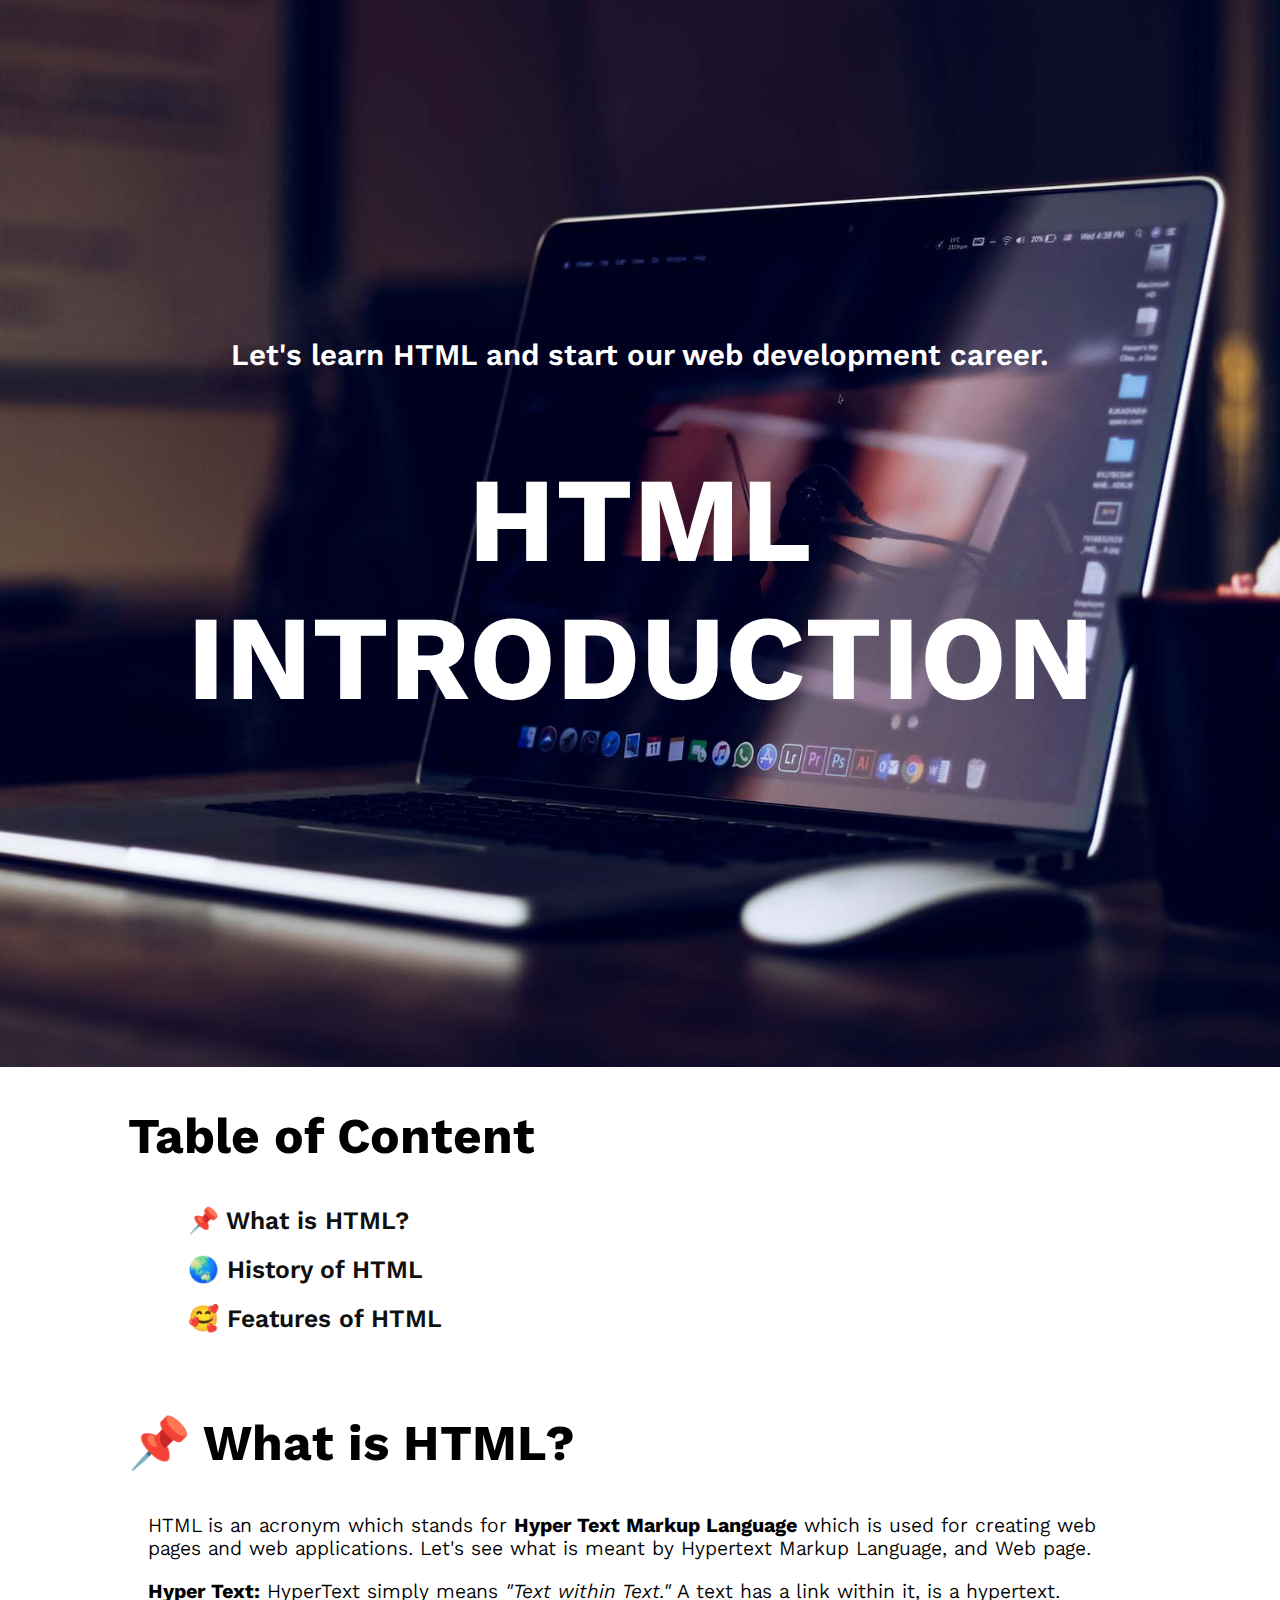
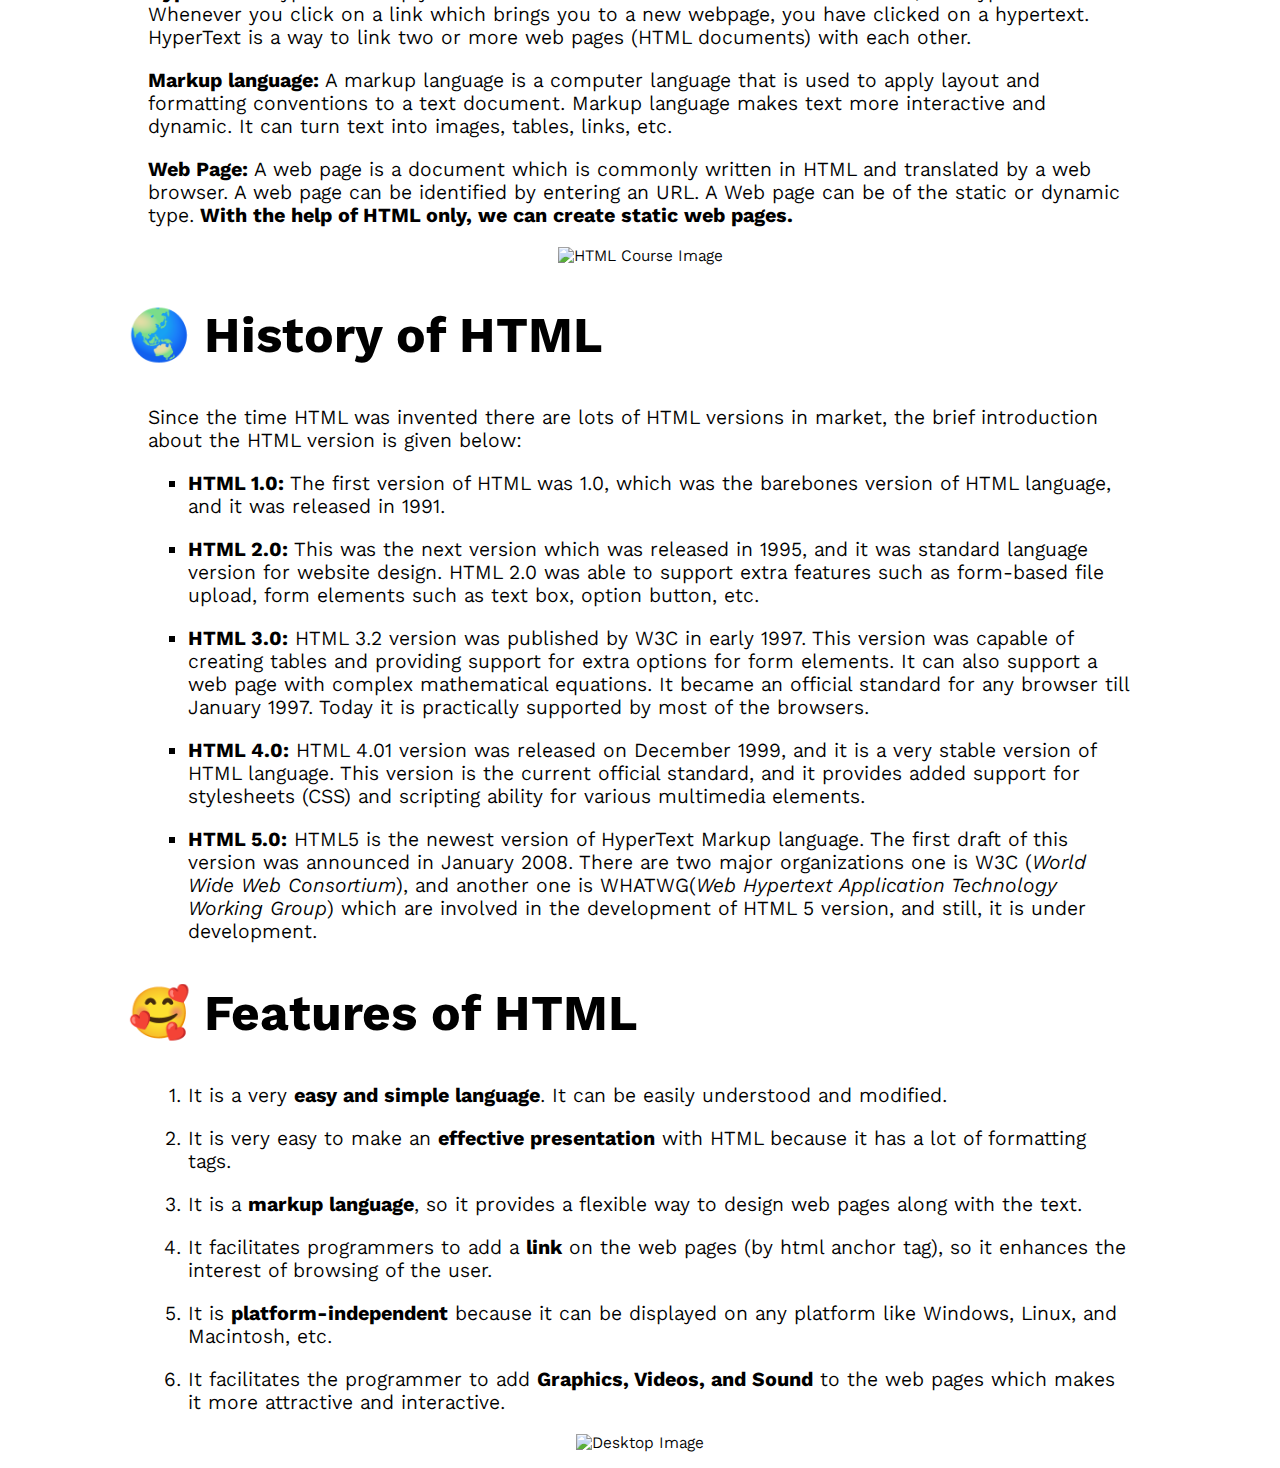
==== WEBSITE/index.html @ 16d54868 "update" ====
<!DOCTYPE html>
<html lang="en">

<head>
  <meta charset="UTF-8">
  <meta http-equiv="X-UA-Compatible" content="IE=edge">
  <meta name="viewport" content="width=device-width, initial-scale=1.0">
  <title>Blog Website</title>
  <link rel="stylesheet" href="./styles/normalize.css">
  <link rel="stylesheet" href="./styles/style.css">
</head>

<body>
  <header class="header">
    <p class="tagline">Let's learn HTML and start our web development career.</p>
    <h1>HTML Introduction</h1>
  </header>

  <main>
    <section class="table_of_content">
      <h2>Table of Content</h2>
      <ul class="table_list">
        <li><a href="#intro" class="list_link">📌 What is HTML?</a></li>
        <li><a href="#history" class="list_link">🌏 History of HTML</a></li>
        <li><a href="#features" class="list_link">🥰 Features of HTML</a></li>
      </ul>
    </section>

    <section>
      <article class="article">
        <h2 id="intro">📌 What is HTML?</h2>
        <p>HTML is an acronym which stands for <b>Hyper Text Markup Language</b> which is used for creating web pages
          and
          web
          applications. Let's see what is meant by Hypertext Markup Language, and Web page.</p>
        <p><b>Hyper Text:</b> HyperText simply means <i>"Text within Text."</i> A text has a link within it, is a
          hypertext.
          Whenever
          you click on a link which brings you to a new webpage, you have clicked on a hypertext. HyperText is a way to
          link
          two or more web pages (HTML documents) with each other.</p>
        <p><b>Markup language:</b> A markup language is a computer language that is used to apply layout and formatting
          conventions to a text document. Markup language makes text more interactive and dynamic. It can turn text into
          images, tables, links, etc.</p>
        <p><b>Web Page:</b> A web page is a document which is commonly written in HTML and translated by a web browser.
          A
          web
          page can be identified by entering an URL. A Web page can be of the static or dynamic type.<b> With the help
            of
            HTML
            only, we can create static web pages.</b></p>

        <figure class="article_image">
          <img src="https://hackr.io/blog/best-html-courses/thumbnail/large" alt="HTML Course Image" />
        </figure>

      </article>

      <article class="article">
        <h2 id="history">🌏 History of HTML</h2>
        <p>Since the time HTML was invented there are lots of HTML versions in market, the brief introduction about the
          HTML
          version is given below:</p>

        <ul type="square">
          <li><b>HTML 1.0:</b> The first version of HTML was 1.0, which was the barebones version of HTML
            language, and it was
            released
            in 1991.</li>
          <li><b>HTML 2.0:</b> This was the next version which was released in 1995, and it was standard language
            version
            for
            website design. HTML 2.0 was able to support extra features such as form-based file upload, form elements
            such
            as
            text
            box, option button, etc.</li>
          <li><b>HTML 3.0:</b> HTML 3.2 version was published by W3C in early 1997. This version was capable of creating
            tables
            and providing support for extra options for form elements. It can also support a web page with complex
            mathematical
            equations. It became an official standard for any browser till January 1997. Today it is practically
            supported
            by
            most
            of the browsers.</li>
          <li><b>HTML 4.0:</b> HTML 4.01 version was released on December 1999, and it is a very stable version of HTML
            language. This version is the current official standard, and it provides added support for stylesheets (CSS)
            and
            scripting ability for various multimedia elements.</li>
          <li><b>HTML 5.0:</b> HTML5 is the newest version of HyperText Markup language. The first draft of this version
            was
            announced in January 2008. There are two major organizations one is W3C (<i>World Wide Web Consortium</i>),
            and
            another
            one
            is WHATWG(<i>Web Hypertext Application Technology Working Group</i>) which are involved in the development
            of
            HTML
            5
            version, and still, it is under development.</li>
        </ul>

      </article>

      <article class="article">
        <h2 id="features">🥰 Features of HTML</h2>
        <ol>
          <li> It is a very <b>easy and simple language</b>. It can be easily understood and modified.</li>
          <li> It is very easy to make an <b>effective presentation</b> with HTML because it has a lot of formatting
            tags.
          </li>
          <li> It is a <b>markup language</b>, so it provides a flexible way to design web pages along with the text.
          </li>
          <li> It facilitates programmers to add a <b>link</b> on the web pages (by html anchor tag), so it enhances the
            interest of
            browsing of the user.</li>
          <li> It is <b>platform-independent</b> because it can be displayed on any platform like Windows, Linux, and
            Macintosh, etc.
          </li>
          <li> It facilitates the programmer to add <b>Graphics, Videos, and Sound</b> to the web pages which makes it
            more
            attractive and interactive.</li>
        </ol>
        <figure class="article_image">
          <img src="https://mmgroup.vn/wp-content/uploads/2021/07/phat-trien-web-site.jpg" alt="Desktop Image" />
        </figure>
      </article>
    </section>
  </main>
</body>

</html>
---- WEBSITE/styles/style.css ----
@import url("https://fonts.googleapis.com/css2?family=Kantumruy+Pro:wght@400;500;600;700&display=swap");

html {
    scroll-behavior: smooth;
}

body {
    font-family: "Kantumruy Pro", sans-serif;
}

h1 {
    font-size: 120px;
    text-transform: uppercase;
    margin-bottom: 0;
}

h2 {
    font-size: 50px;
}

p,
li {
    font-size: 20px;
    margin: 20px;
}

main {
    padding: 0 10%;
}

.tagline {
    font-size: 30px;
    font-weight: 600;
    margin-top: 0;
}

.list_link {
    font-size: 25px;
    font-weight: 600;
    color: #101010;
    text-decoration: none;
}

.header,
.table_of_content,
.article {
    /* border-bottom: 1px solid grey; */
}

.header {
    text-align: center;
    padding: 338px 0;
    background-image: url("../images/laptop.jpg");
    background-position: center;
    background-size: cover;
    color: white;
}

.table_of_content {
    padding-bottom: 20px;
}

.table_list {
    list-style: none;
}

.article_image {
    text-align: center;
}
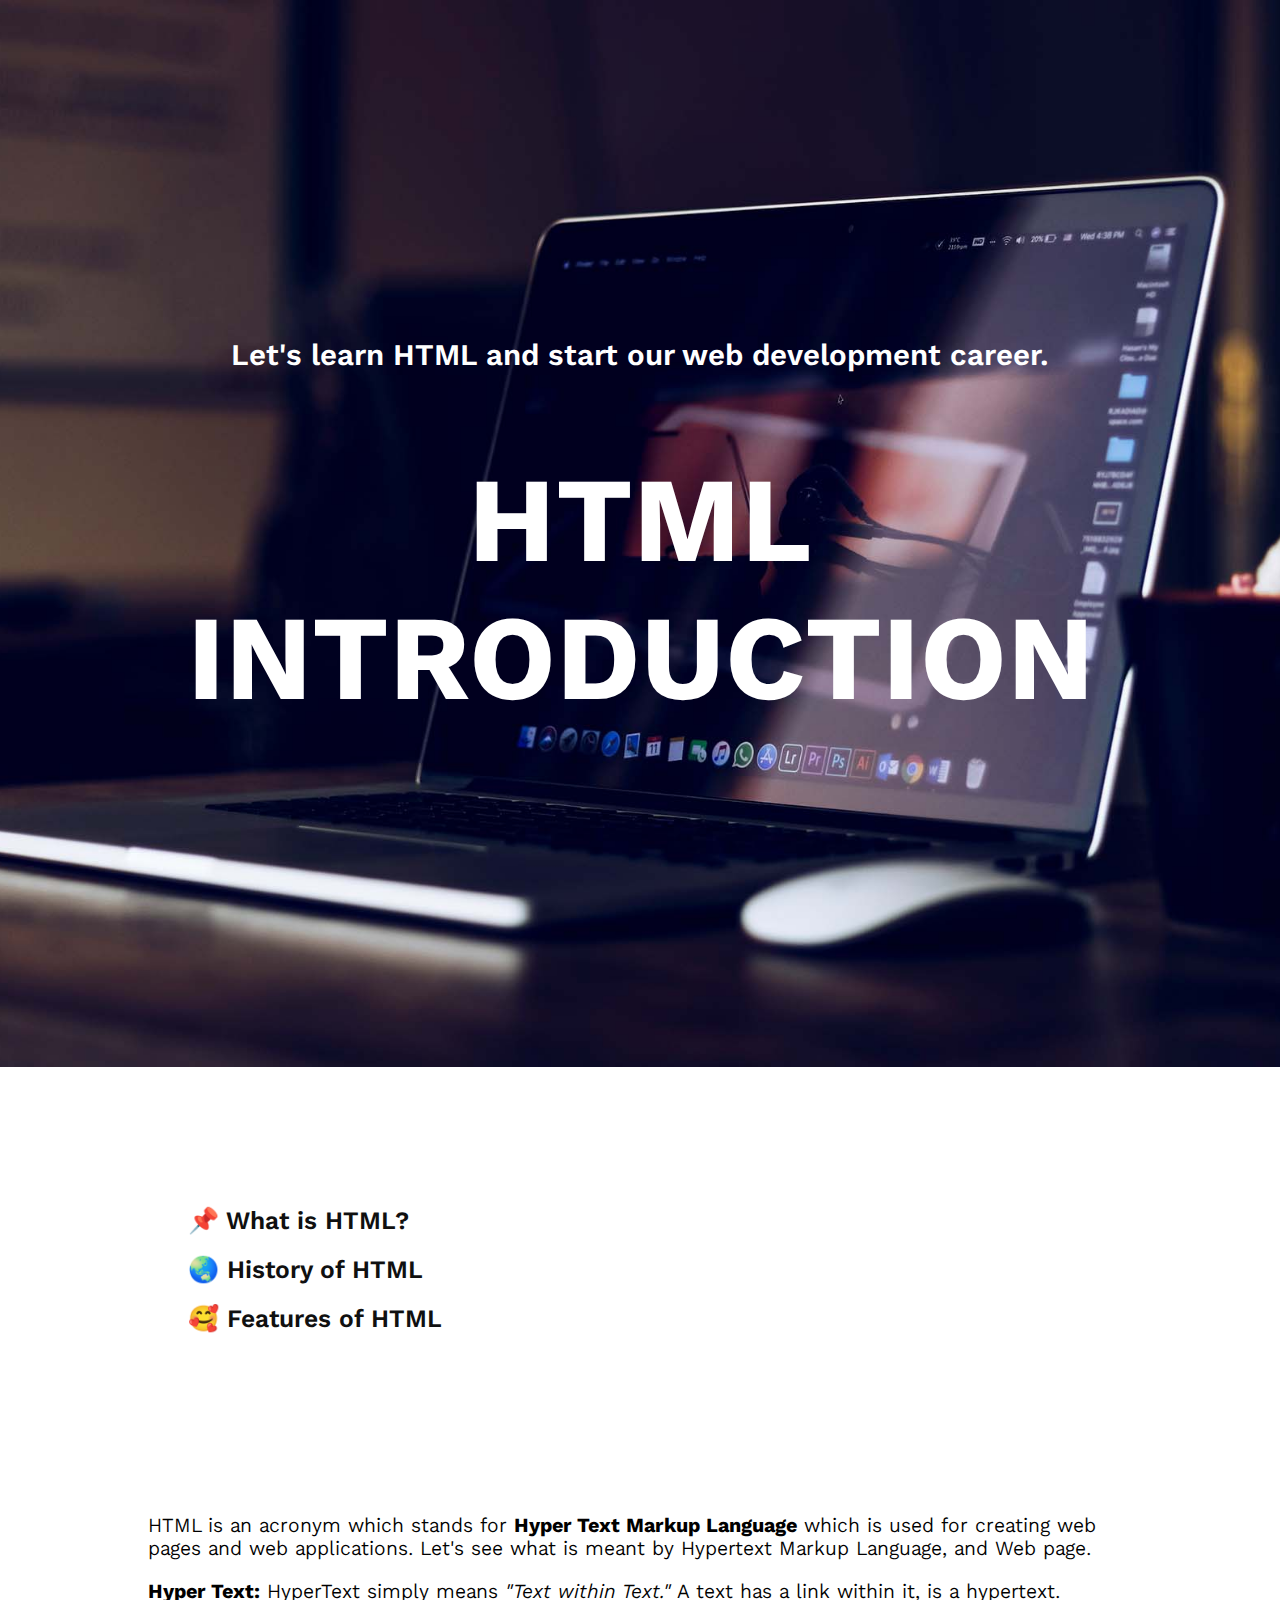
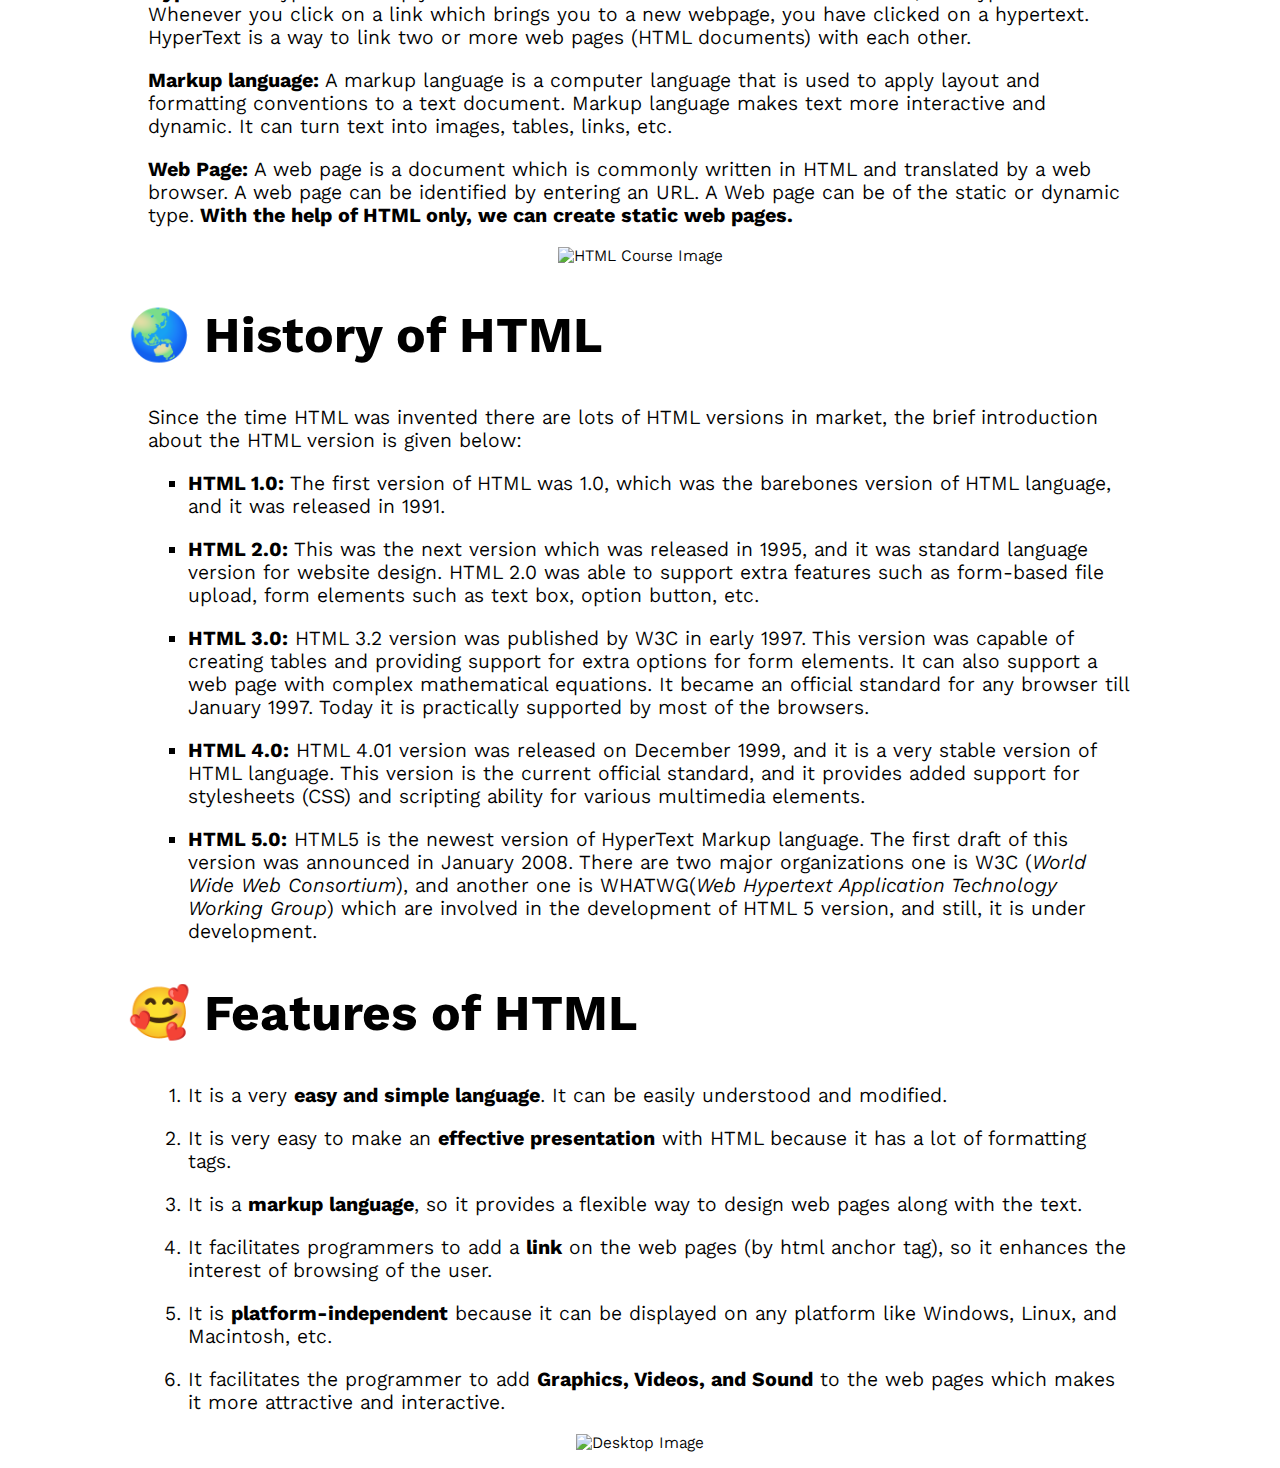
==== commit a8b8326d: "update" ====
--- a/WEBSITE/index.html
+++ b/WEBSITE/index.html
@@ -8,6 +8,7 @@
   <title>Blog Website</title>
   <link rel="stylesheet" href="./styles/normalize.css">
   <link rel="stylesheet" href="./styles/style.css">
+  <link rel="stylesheet" href="https://cdnjs.cloudflare.com/ajax/libs/animate.css/4.1.1/animate.min.css">
 </head>
 
 <body>
@@ -18,7 +19,7 @@
 
   <main>
     <section class="table_of_content">
-      <h2>Table of Content</h2>
+      <h2 class="table_of_content_title">Table of Content</h2>
       <ul class="table_list">
         <li><a href="#intro" class="list_link">📌 What is HTML?</a></li>
         <li><a href="#history" class="list_link">🌏 History of HTML</a></li>
@@ -128,6 +129,10 @@
       </article>
     </section>
   </main>
+
+  <script src="https://ajax.googleapis.com/ajax/libs/jquery/3.7.1/jquery.min.js"></script>
+  <script src="https://cdnjs.cloudflare.com/ajax/libs/waypoints/4.0.1/jquery.waypoints.js" integrity="sha512-ZKNVEa7gi0Dz4Rq9jXcySgcPiK+5f01CqW+ZoKLLKr9VMXuCsw3RjWiv8ZpIOa0hxO79np7Ec8DDWALM0bDOaQ==" crossorigin="anonymous" referrerpolicy="no-referrer"></script>
+  <script src="js/script.js"></script>
 </body>
 
 </html>--- a/WEBSITE/styles/style.css
+++ b/WEBSITE/styles/style.css
@@ -67,3 +67,11 @@
 .article_image {
     text-align: center;
 }
+
+.table_of_content_title, #intro {
+    opacity:0;
+}
+
+.table_of_content_title.animate__animated, #intro.animate__animated {
+    opacity:1;
+}